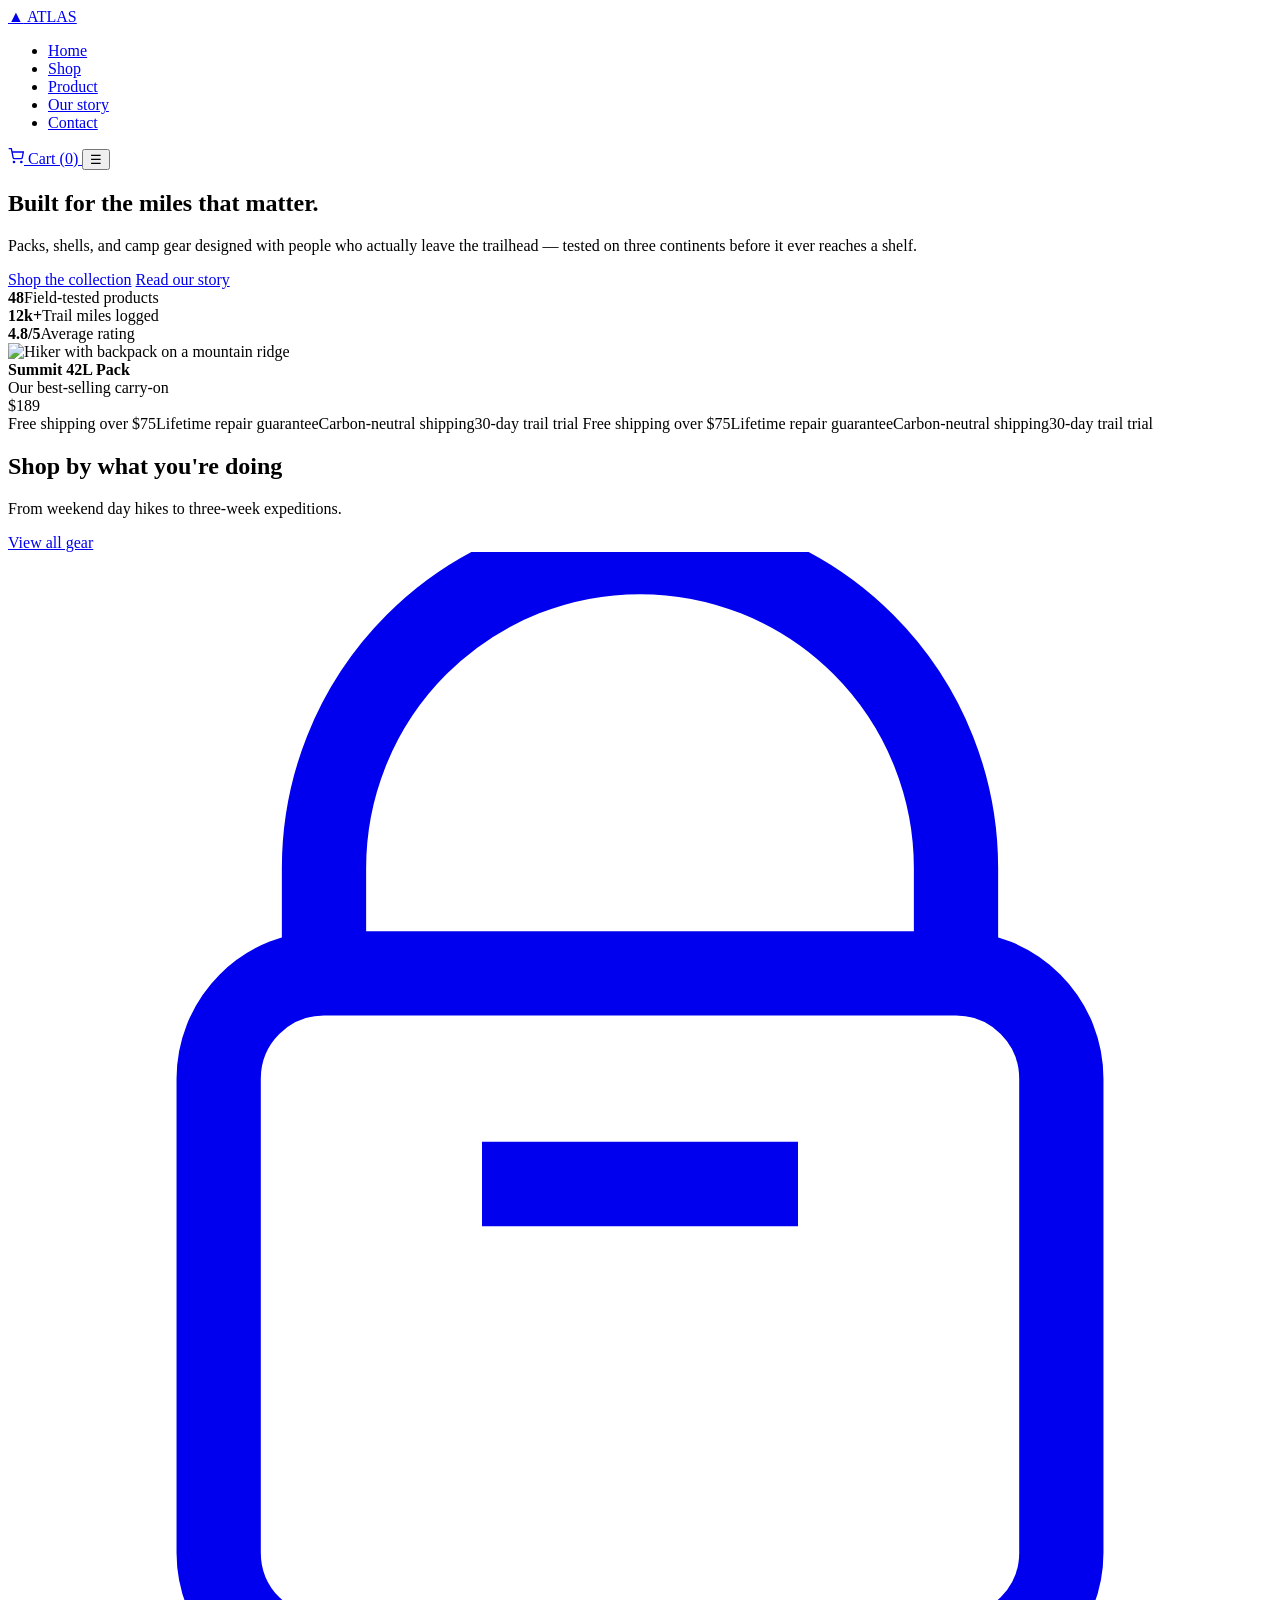
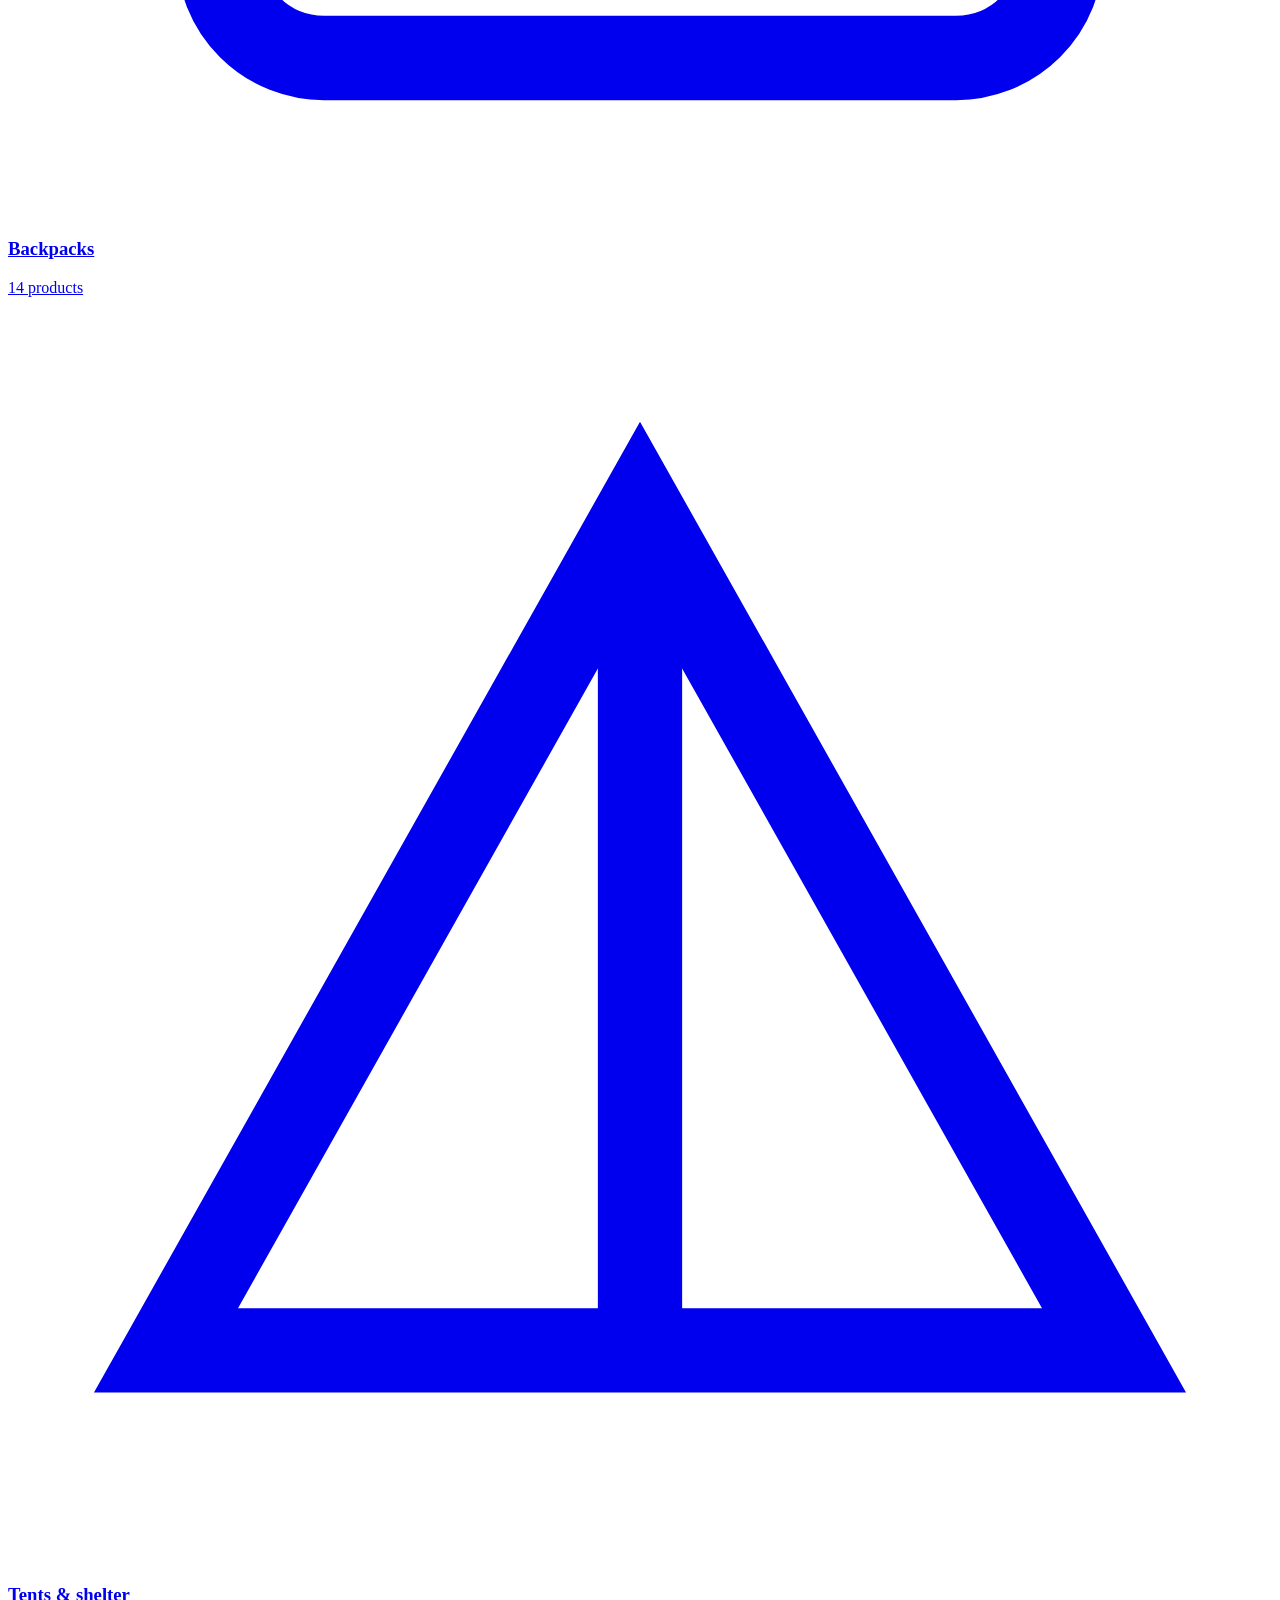
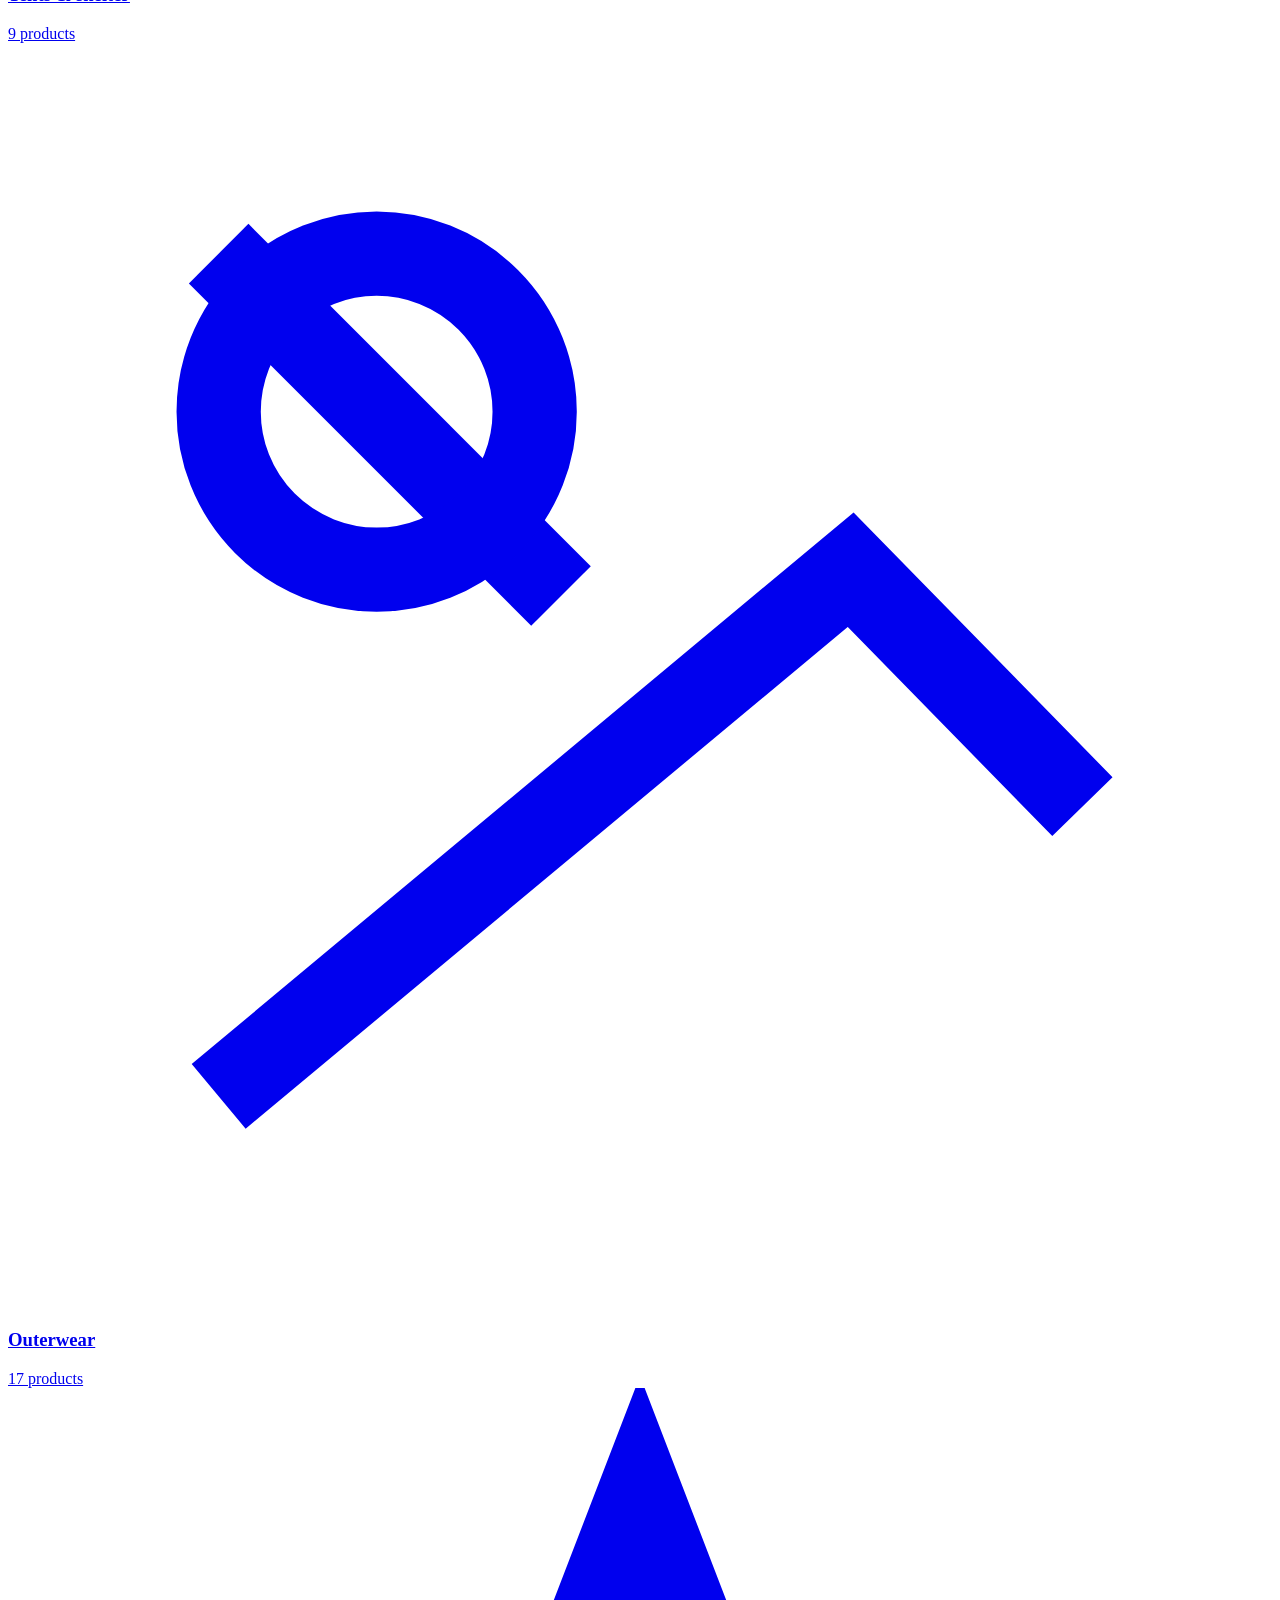
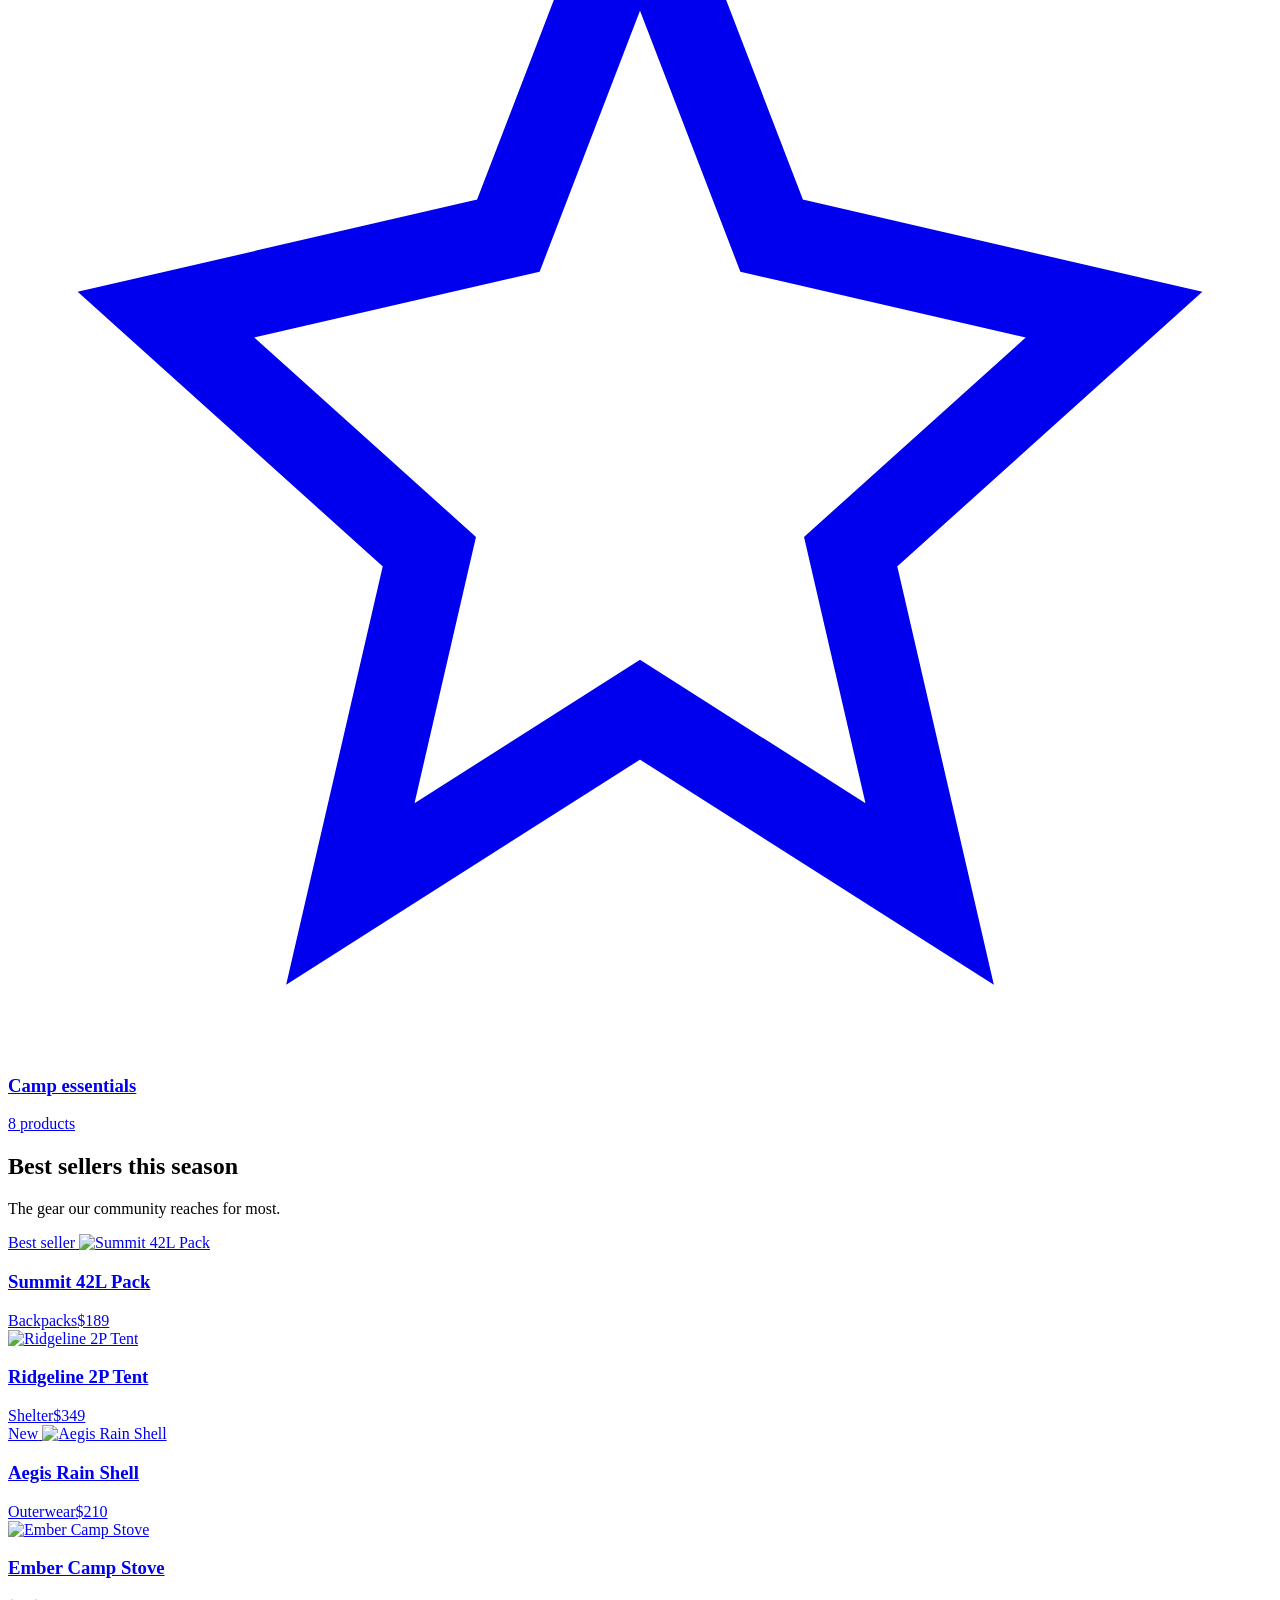
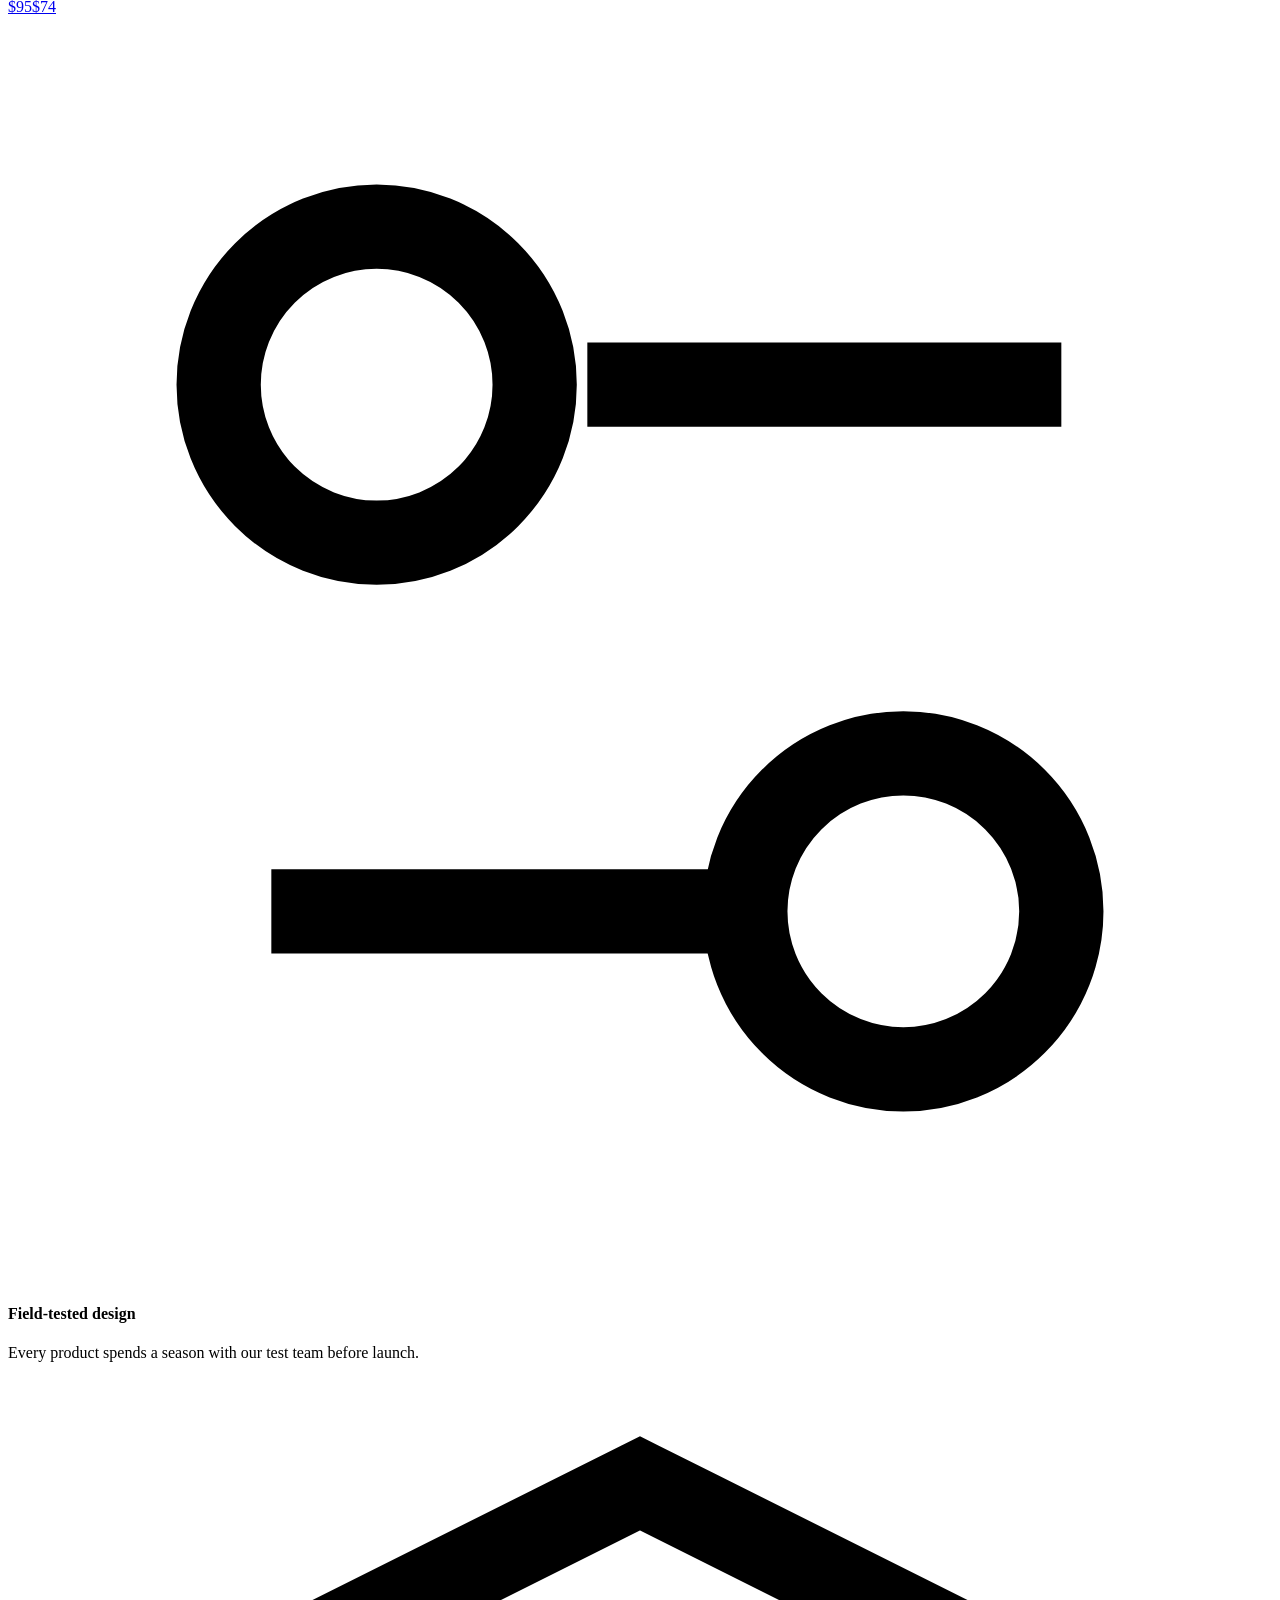
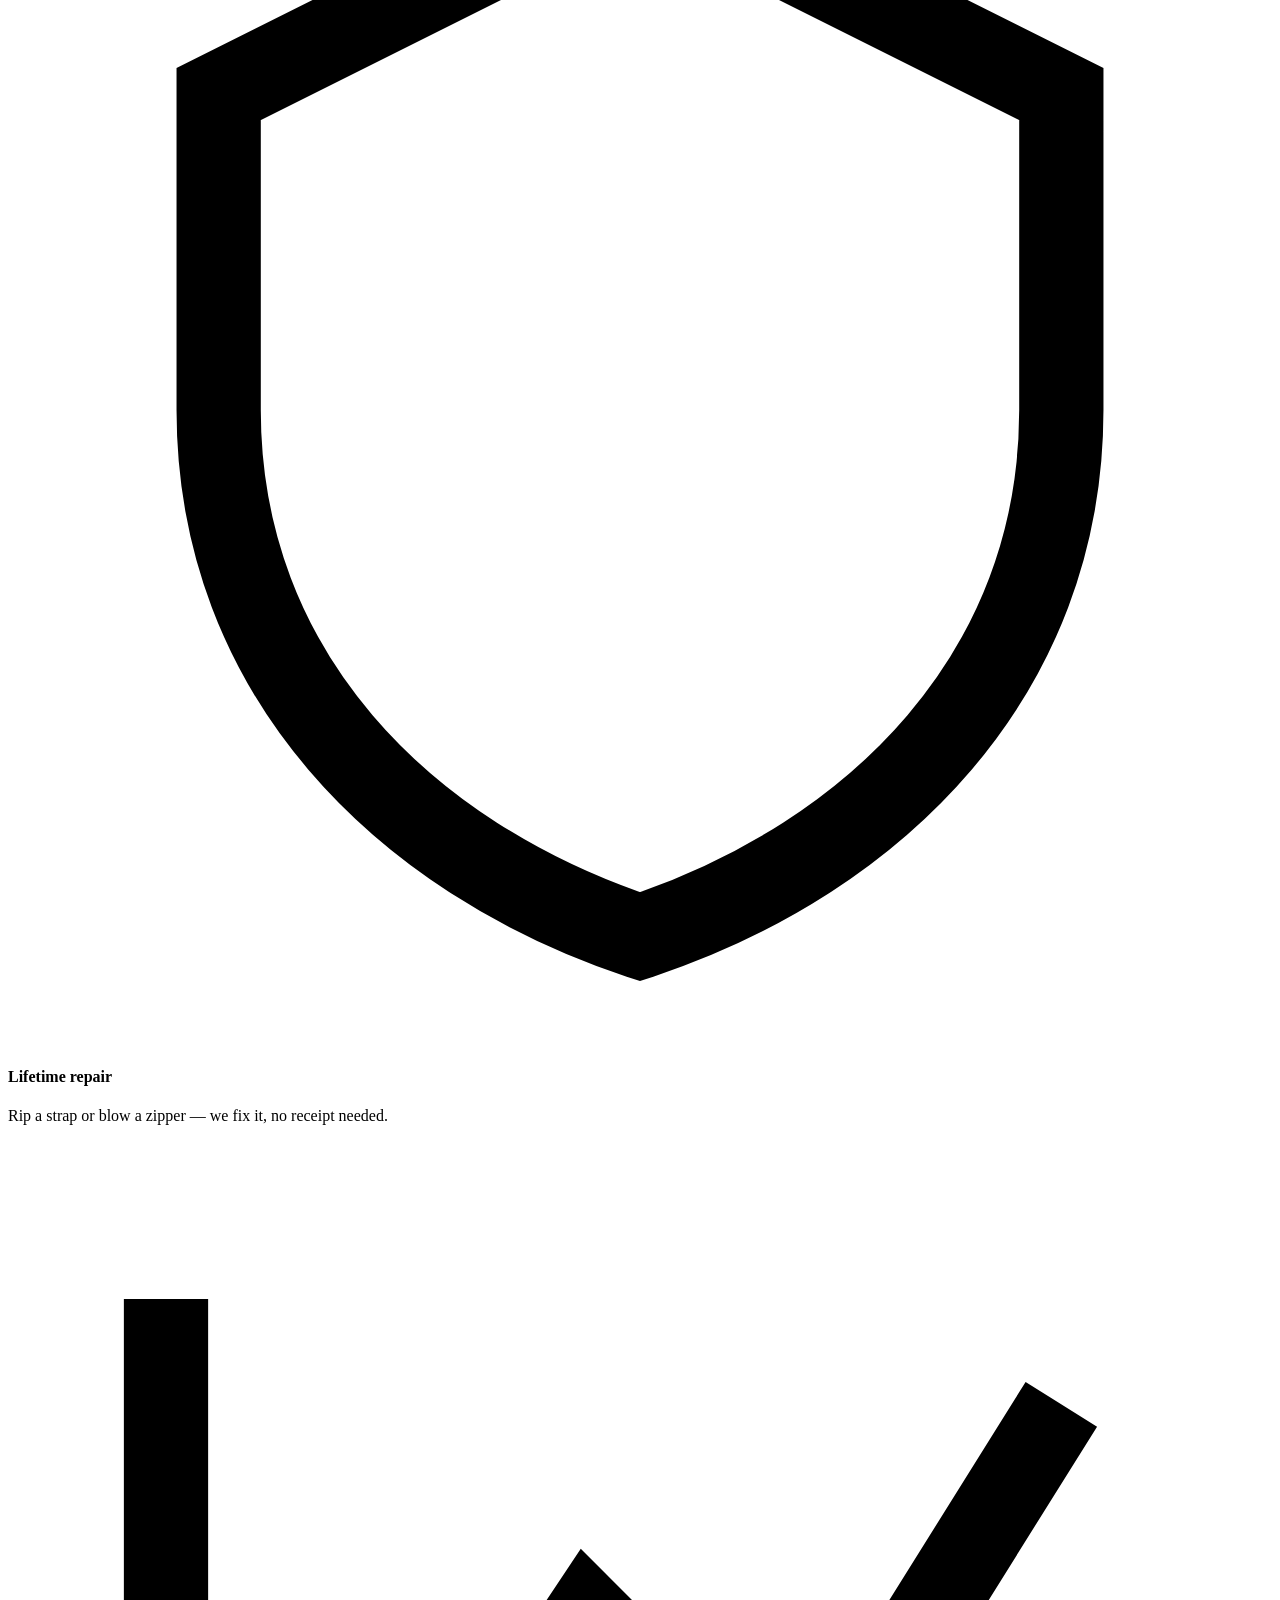
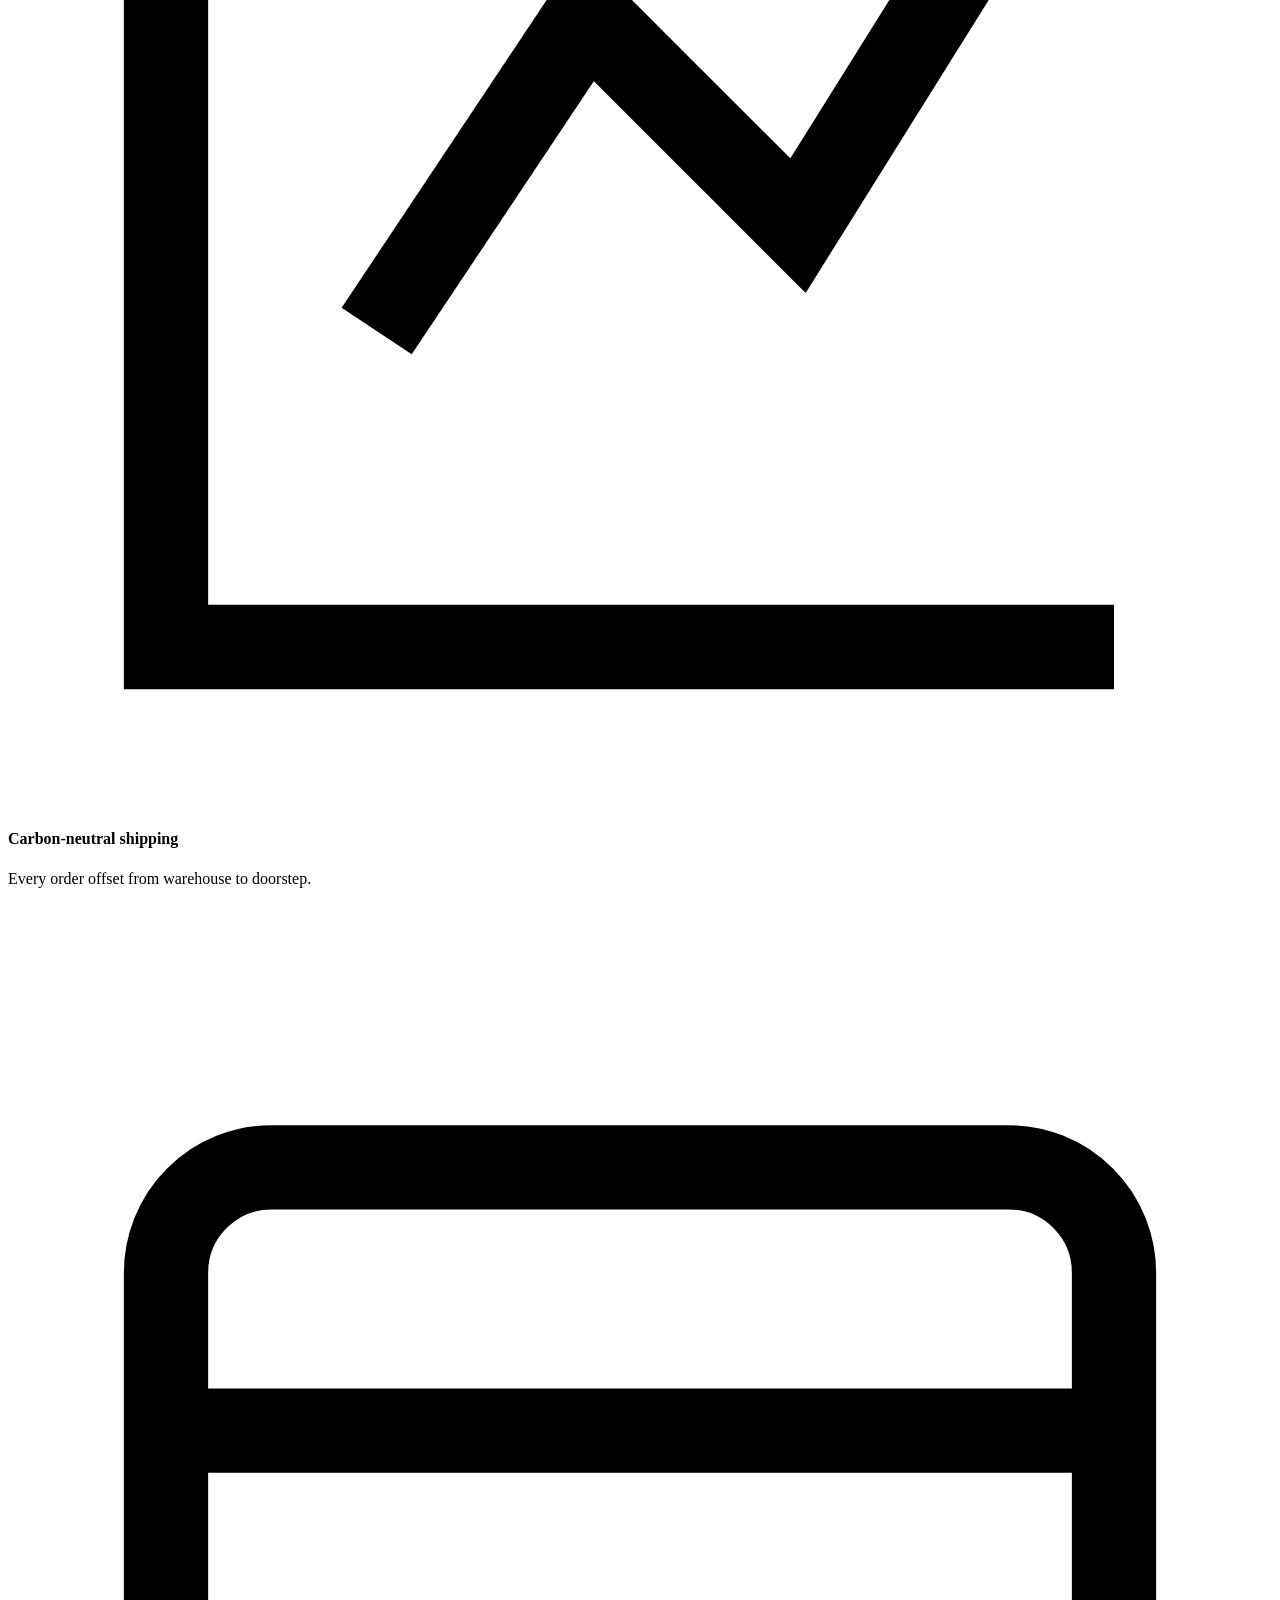
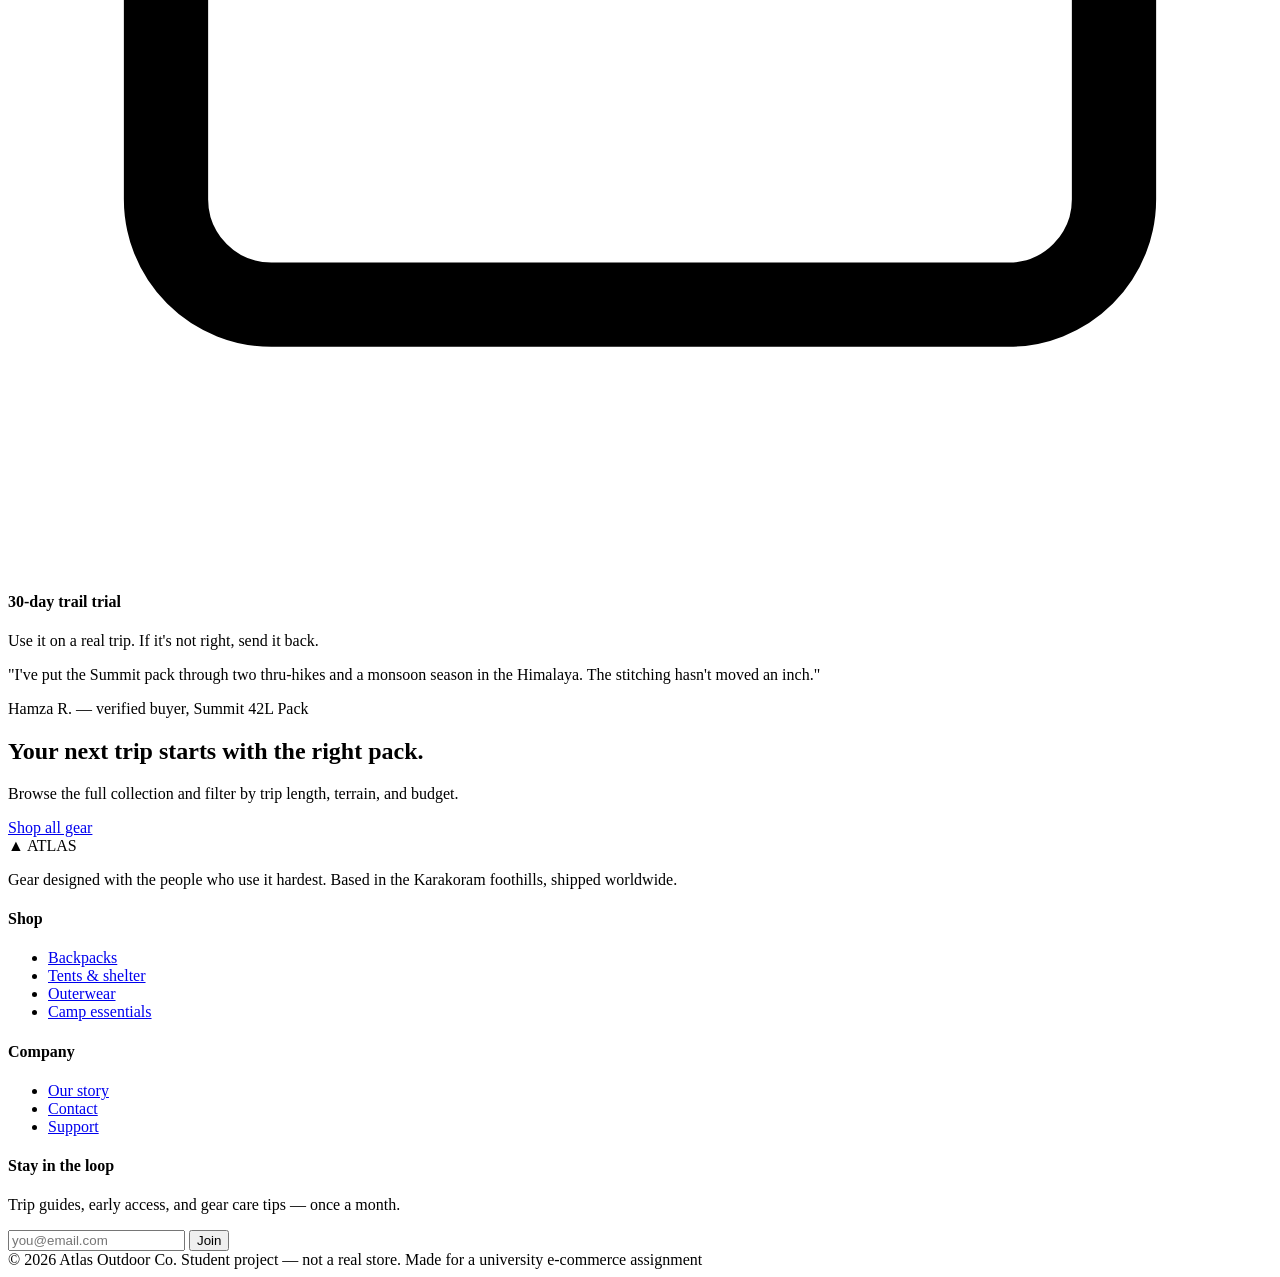
==== index.html @ 10a32d0f "Initial commit - ATLAS E-Commerce Store" ====
<!DOCTYPE html>
<html lang="en">
<head>
<meta charset="UTF-8">
<meta name="viewport" content="width=device-width, initial-scale=1.0">
<title>ATLAS — Gear built for wherever you're headed</title>
<link rel="preconnect" href="https://fonts.googleapis.com">
<link href="https://fonts.googleapis.com/css2?family=Fraunces:opsz,wght@9..144,500;9..144,600&family=Inter:wght@400;500;600;700&display=swap" rel="stylesheet">
<link rel="stylesheet" href="style.css">
</head>
<body>

<header class="site">
  <nav class="nav">
    <a href="index.html" class="logo"><span class="mark">▲</span> ATLAS</a>
    <ul class="nav-links">
      <li><a href="index.html" class="active">Home</a></li>
      <li><a href="shop.html">Shop</a></li>
      <li><a href="product.html">Product</a></li>
      <li><a href="about.html">Our story</a></li>
      <li><a href="contact.html">Contact</a></li>
    </ul>
    <div class="nav-right">
      <a href="shop.html" class="cart-btn">
        <svg width="16" height="16" viewBox="0 0 24 24" fill="none" stroke="currentColor" stroke-width="2"><circle cx="9" cy="21" r="1"/><circle cx="20" cy="21" r="1"/><path d="M1 1h4l2.68 13.39a2 2 0 0 0 2 1.61h9.72a2 2 0 0 0 2-1.61L23 6H6"/></svg>
        Cart (<span data-cart-count>0</span>)
      </a>
      <button class="nav-toggle" aria-label="Menu">☰</button>
    </div>
  </nav>
</header>

<main>
  <!-- HERO -->
  <section class="wrap hero">
    <div class="hero-copy">
      <h1>Built for the miles that matter.</h1>
      <p class="lede">Packs, shells, and camp gear designed with people who actually leave the trailhead — tested on three continents before it ever reaches a shelf.</p>
      <div class="hero-cta">
        <a href="shop.html" class="btn btn-primary">Shop the collection</a>
        <a href="about.html" class="btn btn-outline">Read our story</a>
      </div>
      <div class="hero-stats">
        <div><strong>48</strong><span>Field-tested products</span></div>
        <div><strong>12k+</strong><span>Trail miles logged</span></div>
        <div><strong>4.8/5</strong><span>Average rating</span></div>
      </div>
    </div>
    <div class="hero-art">
      <img src="https://images.pexels.com/photos/14583019/pexels-photo-14583019.jpeg?auto=compress&cs=tinysrgb&w=1200" alt="Hiker with backpack on a mountain ridge">
      <div class="hero-badge">
        <div><strong>Summit 42L Pack</strong><br><span>Our best-selling carry-on</span></div>
        <span class="price">$189</span>
      </div>
    </div>
  </section>

  <!-- MARQUEE -->
  <div class="strip">
    <div class="strip-inner">
      <span>Free shipping over $75</span><span>Lifetime repair guarantee</span><span>Carbon-neutral shipping</span><span>30-day trail trial</span>
      <span>Free shipping over $75</span><span>Lifetime repair guarantee</span><span>Carbon-neutral shipping</span><span>30-day trail trial</span>
    </div>
  </div>

  <!-- CATEGORIES -->
  <section class="wrap section">
    <div class="section-head">
      <div>
        <h2>Shop by what you're doing</h2>
        <p class="lede">From weekend day hikes to three-week expeditions.</p>
      </div>
      <a href="shop.html" class="btn btn-outline">View all gear</a>
    </div>
    <div class="cat-grid">
      <a href="shop.html" class="cat-card">
        <svg class="icon" viewBox="0 0 24 24" fill="none" stroke="currentColor" stroke-width="1.6"><path d="M6 8V6a6 6 0 0 1 12 0v2"/><rect x="4" y="8" width="16" height="13" rx="2"/><path d="M9 12h6"/></svg>
        <div><h3>Backpacks</h3><span class="count">14 products</span></div>
      </a>
      <a href="shop.html" class="cat-card">
        <svg class="icon" viewBox="0 0 24 24" fill="none" stroke="currentColor" stroke-width="1.6"><path d="M3 20l9-16 9 16z"/><path d="M12 4v16"/></svg>
        <div><h3>Tents &amp; shelter</h3><span class="count">9 products</span></div>
      </a>
      <a href="shop.html" class="cat-card">
        <svg class="icon" viewBox="0 0 24 24" fill="none" stroke="currentColor" stroke-width="1.6"><path d="M20.4 14.5L16 10 4 20"/><path d="M4 4l6.5 6.5"/><circle cx="7" cy="7" r="3"/></svg>
        <div><h3>Outerwear</h3><span class="count">17 products</span></div>
      </a>
      <a href="shop.html" class="cat-card">
        <svg class="icon" viewBox="0 0 24 24" fill="none" stroke="currentColor" stroke-width="1.6"><path d="M12 2l2.5 6.5L21 10l-5 4.5L17.5 21 12 17.5 6.5 21 8 14.5 3 10l6.5-1.5z"/></svg>
        <div><h3>Camp essentials</h3><span class="count">8 products</span></div>
      </a>
    </div>
  </section>

  <!-- FEATURED PRODUCTS -->
  <section class="wrap section" style="padding-top:0;">
    <div class="section-head">
      <div>
        <h2>Best sellers this season</h2>
        <p class="lede">The gear our community reaches for most.</p>
      </div>
    </div>
    <div class="product-grid">

      <a href="product.html" class="product-card">
        <div class="product-thumb">
          <span class="badge">Best seller</span>
          <img src="https://images.pexels.com/photos/7263850/pexels-photo-7263850.jpeg?auto=compress&cs=tinysrgb&w=800" alt="Summit 42L Pack" loading="lazy">
        </div>
        <h3>Summit 42L Pack</h3>
        <div class="product-meta"><span class="product-cat">Backpacks</span><span class="price">$189</span></div>
      </a>

      <a href="product.html" class="product-card">
        <div class="product-thumb">
          <img src="https://images.pexels.com/photos/8692427/pexels-photo-8692427.jpeg?auto=compress&cs=tinysrgb&w=800" alt="Ridgeline 2P Tent" loading="lazy">
        </div>
        <h3>Ridgeline 2P Tent</h3>
        <div class="product-meta"><span class="product-cat">Shelter</span><span class="price">$349</span></div>
      </a>

      <a href="product.html" class="product-card">
        <div class="product-thumb">
          <span class="badge">New</span>
          <img src="https://images.pexels.com/photos/2829336/pexels-photo-2829336.jpeg?auto=compress&w=800" alt="Aegis Rain Shell" loading="lazy">
        </div>
        <h3>Aegis Rain Shell</h3>
        <div class="product-meta"><span class="product-cat">Outerwear</span><span class="price">$210</span></div>
      </a>

      <a href="product.html" class="product-card">
        <div class="product-thumb">
          <img src="https://images.pexels.com/photos/10262452/pexels-photo-10262452.jpeg?auto=compress&cs=tinysrgb&w=800" alt="Ember Camp Stove" loading="lazy">
        </div>
        <h3>Ember Camp Stove</h3>
        <div class="product-meta"><span class="price"><span class="old">$95</span>$74</span></div>
      </a>

    </div>
  </section>

  <!-- TRUST STRIP -->
  <div class="wrap trust-grid">
    <div class="trust-item">
      <svg viewBox="0 0 24 24" fill="none" stroke="currentColor" stroke-width="1.6"><path d="M20 7h-9M14 17H5"/><circle cx="17" cy="17" r="3"/><circle cx="7" cy="7" r="3"/></svg>
      <div><h4>Field-tested design</h4><p>Every product spends a season with our test team before launch.</p></div>
    </div>
    <div class="trust-item">
      <svg viewBox="0 0 24 24" fill="none" stroke="currentColor" stroke-width="1.6"><path d="M12 2l8 4v6c0 5-3.5 8.5-8 10-4.5-1.5-8-5-8-10V6z"/></svg>
      <div><h4>Lifetime repair</h4><p>Rip a strap or blow a zipper — we fix it, no receipt needed.</p></div>
    </div>
    <div class="trust-item">
      <svg viewBox="0 0 24 24" fill="none" stroke="currentColor" stroke-width="1.6"><path d="M3 3v18h18"/><path d="M7 15l4-6 4 4 5-8"/></svg>
      <div><h4>Carbon-neutral shipping</h4><p>Every order offset from warehouse to doorstep.</p></div>
    </div>
    <div class="trust-item">
      <svg viewBox="0 0 24 24" fill="none" stroke="currentColor" stroke-width="1.6"><rect x="3" y="5" width="18" height="14" rx="2"/><path d="M3 10h18"/></svg>
      <div><h4>30-day trail trial</h4><p>Use it on a real trip. If it's not right, send it back.</p></div>
    </div>
  </div>

  <!-- TESTIMONIAL -->
  <section class="wrap section">
    <div class="testimonial">
      <p>"I've put the Summit pack through two thru-hikes and a monsoon season in the Himalaya. The stitching hasn't moved an inch."</p>
      <div class="who">Hamza R. — verified buyer, Summit 42L Pack</div>
    </div>
  </section>

  <!-- CTA BAND -->
  <section class="wrap">
    <div class="cta-band">
      <div>
        <h2>Your next trip starts with the right pack.</h2>
        <p>Browse the full collection and filter by trip length, terrain, and budget.</p>
      </div>
      <a href="shop.html" class="btn btn-gold">Shop all gear</a>
    </div>
  </section>
</main>

<footer class="site">
  <div class="wrap">
    <div class="footer-grid">
      <div>
        <div class="logo"><span class="mark">▲</span> ATLAS</div>
        <p>Gear designed with the people who use it hardest. Based in the Karakoram foothills, shipped worldwide.</p>
      </div>
      <div>
        <h4>Shop</h4>
        <ul>
          <li><a href="shop.html">Backpacks</a></li>
          <li><a href="shop.html">Tents &amp; shelter</a></li>
          <li><a href="shop.html">Outerwear</a></li>
          <li><a href="shop.html">Camp essentials</a></li>
        </ul>
      </div>
      <div>
        <h4>Company</h4>
        <ul>
          <li><a href="about.html">Our story</a></li>
          <li><a href="contact.html">Contact</a></li>
          <li><a href="contact.html">Support</a></li>
        </ul>
      </div>
      <div>
        <h4>Stay in the loop</h4>
        <p>Trip guides, early access, and gear care tips — once a month.</p>
        <form id="newsletter-form" class="newsletter-row">
          <input type="email" placeholder="you@email.com" required>
          <button type="submit" class="btn btn-gold">Join</button>
        </form>
      </div>
    </div>
    <div class="footer-bottom">
      <span>© 2026 Atlas Outdoor Co. Student project — not a real store.</span>
      <span>Made for a university e-commerce assignment</span>
    </div>
  </div>
</footer>

</body>
</html>
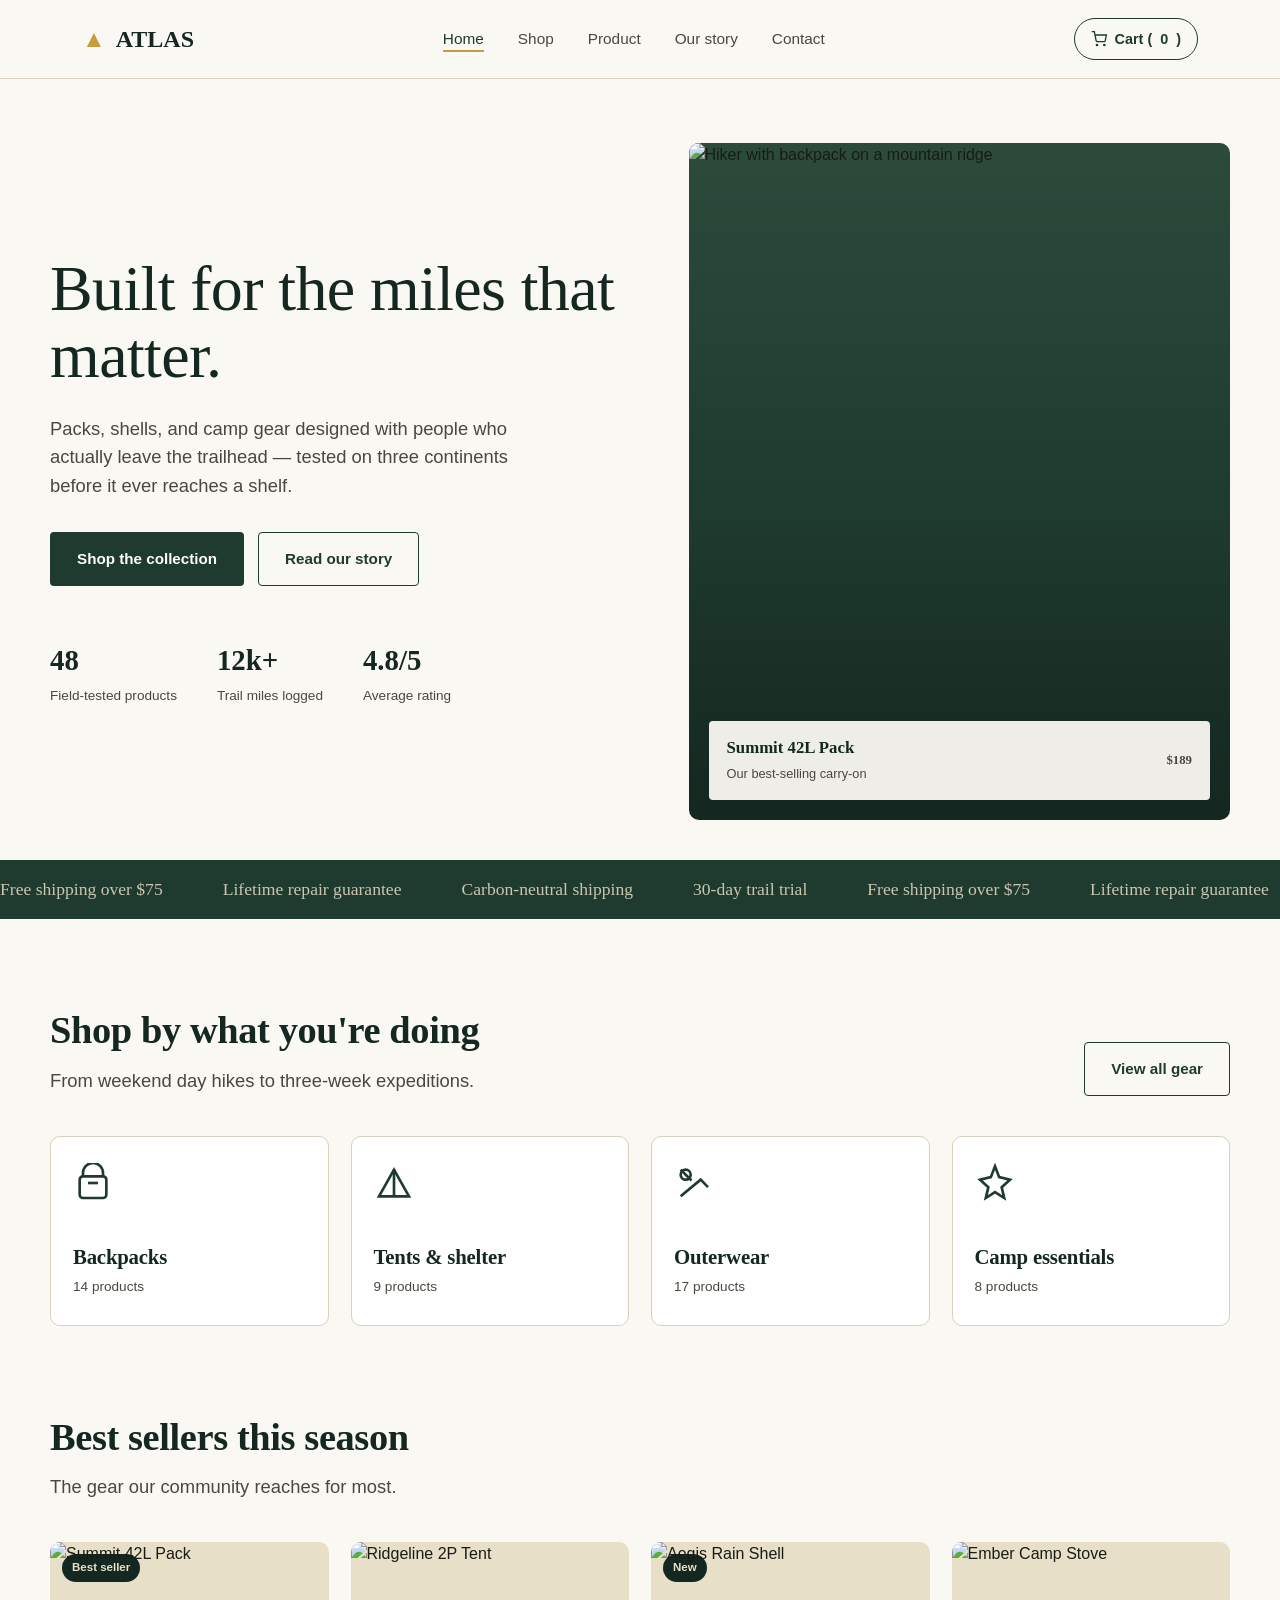
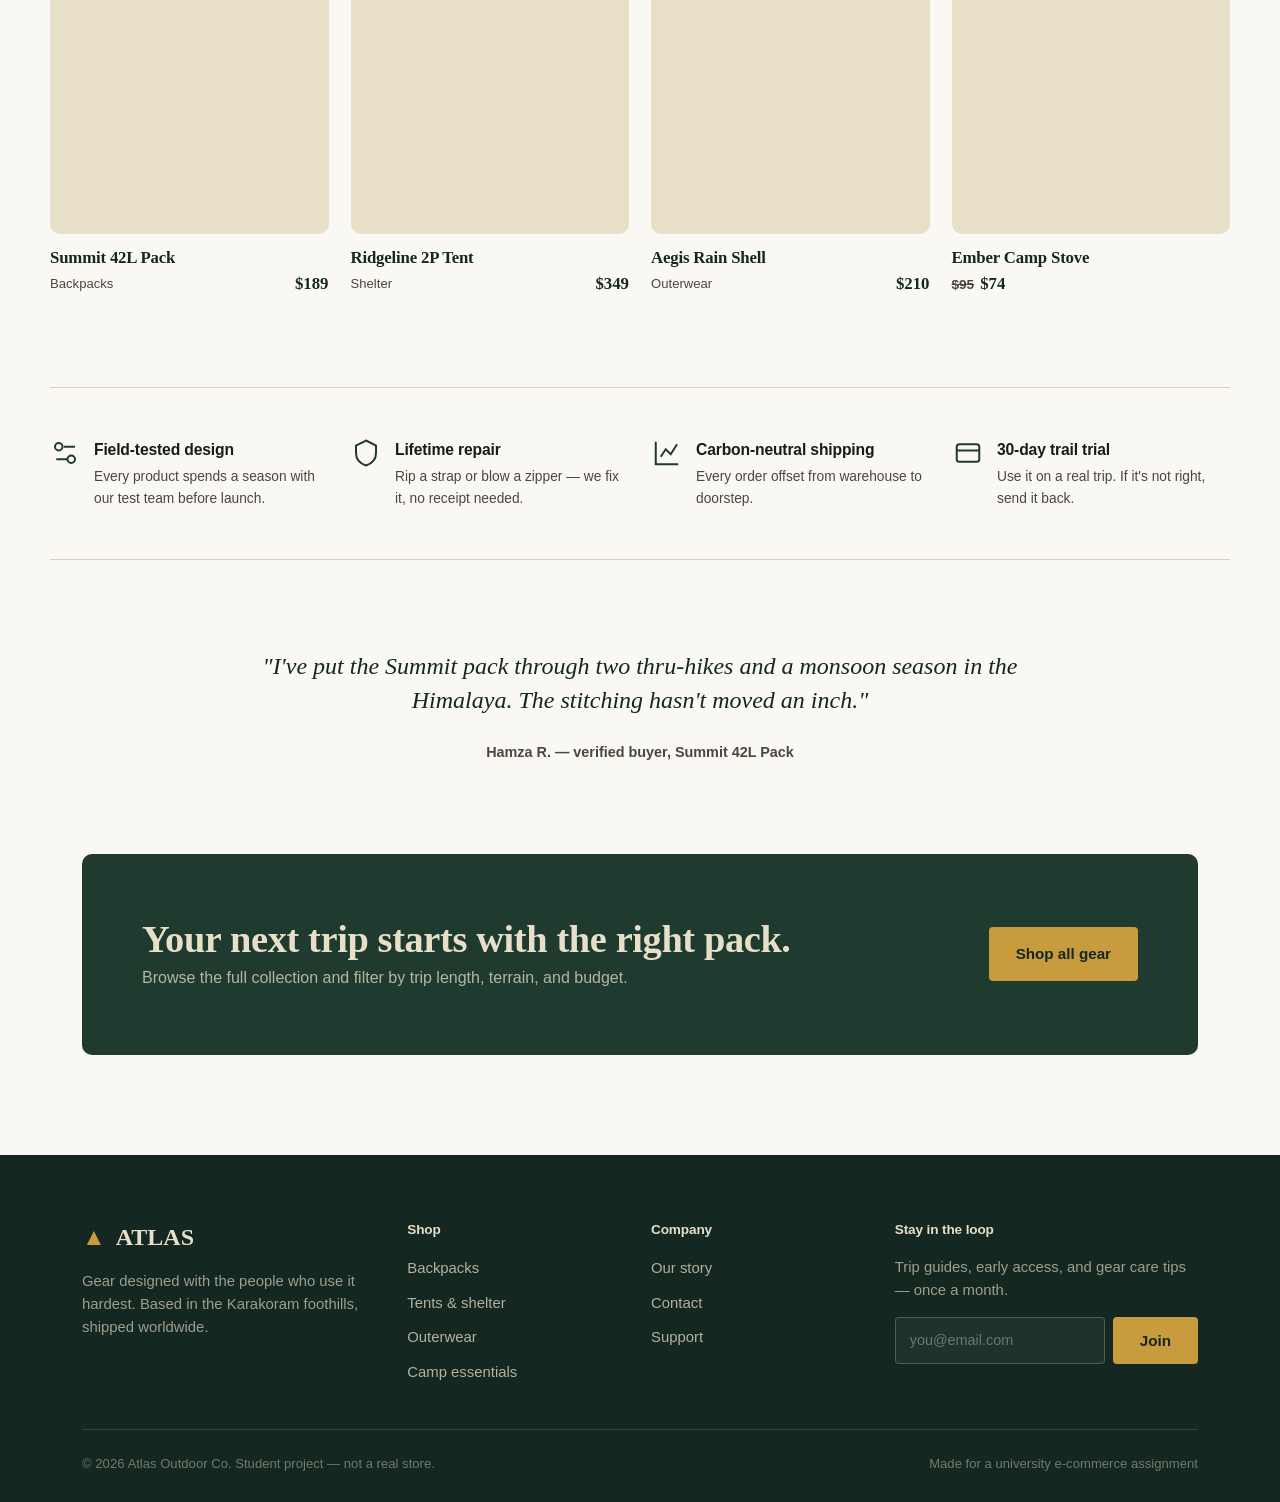
==== commit 1173ada1: "Fix CSS file path for GitHub Pages" ====
--- a/index.html
+++ b/index.html
@@ -6,7 +6,7 @@
 <title>ATLAS — Gear built for wherever you're headed</title>
 <link rel="preconnect" href="https://fonts.googleapis.com">
 <link href="https://fonts.googleapis.com/css2?family=Fraunces:opsz,wght@9..144,500;9..144,600&family=Inter:wght@400;500;600;700&display=swap" rel="stylesheet">
-<link rel="stylesheet" href="style.css">
+<link rel="stylesheet" href="Style.css">
 </head>
 <body>
 
--- a/Style.css
+++ b/Style.css
@@ -0,0 +1,441 @@
+/* ============================================
+   ATLAS — Outdoor & Travel Gear
+   Design tokens
+   ============================================ */
+:root {
+  --forest: #1F3A2E;
+  --forest-dark: #142720;
+  --sand: #E8DFC8;
+  --paper: #FAF8F3;
+  --ink: #1A1A17;
+  --ink-soft: #4A473E;
+  --gold: #C89B3C;
+  --gold-dark: #A87F2C;
+  --line: #D8D0BB;
+  --white: #FFFFFF;
+
+  --font-display: "Fraunces", Georgia, serif;
+  --font-body: "Inter", -apple-system, sans-serif;
+
+  --radius-s: 4px;
+  --radius-m: 10px;
+  --container: 1180px;
+}
+
+* { box-sizing: border-box; }
+
+html { scroll-behavior: smooth; }
+
+body {
+  margin: 0;
+  font-family: var(--font-body);
+  color: var(--ink);
+  background: var(--paper);
+  line-height: 1.55;
+  -webkit-font-smoothing: antialiased;
+}
+
+img, svg { max-width: 100%; display: block; }
+
+a { color: inherit; text-decoration: none; }
+
+.wrap {
+  max-width: var(--container);
+  margin: 0 auto;
+  padding: 0 32px;
+}
+
+h1, h2, h3, h4 {
+  font-family: var(--font-display);
+  font-weight: 600;
+  color: var(--forest-dark);
+  margin: 0 0 0.4em;
+  letter-spacing: -0.01em;
+}
+
+h1 { font-size: clamp(2.6rem, 5vw, 4.4rem); line-height: 1.04; font-weight: 500; }
+h2 { font-size: clamp(1.9rem, 3vw, 2.6rem); line-height: 1.1; }
+h3 { font-size: 1.3rem; line-height: 1.25; }
+
+p { margin: 0 0 1em; color: var(--ink-soft); }
+
+.lede {
+  font-size: 1.15rem;
+  max-width: 46ch;
+  color: var(--ink-soft);
+}
+
+/* ---------- Buttons ---------- */
+.btn {
+  display: inline-flex;
+  align-items: center;
+  gap: 8px;
+  padding: 14px 26px;
+  border-radius: var(--radius-s);
+  font-family: var(--font-body);
+  font-weight: 600;
+  font-size: 0.95rem;
+  cursor: pointer;
+  border: 1px solid transparent;
+  transition: transform 0.15s ease, background 0.2s ease, color 0.2s ease;
+}
+.btn:hover { transform: translateY(-1px); }
+.btn-primary { background: var(--forest); color: var(--white); }
+.btn-primary:hover { background: var(--forest-dark); }
+.btn-gold { background: var(--gold); color: var(--forest-dark); }
+.btn-gold:hover { background: var(--gold-dark); }
+.btn-outline { background: transparent; color: var(--forest); border-color: var(--forest); }
+.btn-outline:hover { background: var(--forest); color: var(--white); }
+.btn-outline.on-dark { color: var(--sand); border-color: rgba(232,223,200,0.5); }
+.btn-outline.on-dark:hover { background: var(--sand); color: var(--forest-dark); }
+.btn-block { width: 100%; justify-content: center; }
+.btn:focus-visible, a:focus-visible, input:focus-visible, textarea:focus-visible, select:focus-visible {
+  outline: 2px solid var(--gold);
+  outline-offset: 2px;
+}
+
+/* ---------- Header ---------- */
+header.site {
+  position: sticky;
+  top: 0;
+  z-index: 50;
+  background: rgba(250, 248, 243, 0.92);
+  backdrop-filter: blur(8px);
+  border-bottom: 1px solid var(--line);
+}
+.nav {
+  display: flex;
+  align-items: center;
+  justify-content: space-between;
+  padding: 18px 32px;
+  max-width: var(--container);
+  margin: 0 auto;
+}
+.logo {
+  font-family: var(--font-display);
+  font-size: 1.5rem;
+  font-weight: 600;
+  color: var(--forest-dark);
+  display: flex;
+  align-items: center;
+  gap: 10px;
+}
+.logo .mark { color: var(--gold); }
+.nav-links {
+  display: flex;
+  gap: 34px;
+  list-style: none;
+  padding: 0;
+  margin: 0;
+  font-size: 0.96rem;
+  font-weight: 500;
+}
+.nav-links a { color: var(--ink-soft); transition: color 0.15s ease; padding-bottom: 3px; border-bottom: 2px solid transparent; }
+.nav-links a:hover, .nav-links a.active { color: var(--forest); border-bottom-color: var(--gold); }
+.nav-right { display: flex; align-items: center; gap: 20px; }
+.cart-btn {
+  display: flex; align-items: center; gap: 8px;
+  font-weight: 600; font-size: 0.9rem;
+  padding: 9px 16px; border: 1px solid var(--forest); border-radius: 999px;
+  color: var(--forest);
+}
+.nav-toggle { display: none; }
+
+/* ---------- Footer ---------- */
+footer.site {
+  background: var(--forest-dark);
+  color: var(--sand);
+  padding: 64px 0 28px;
+  margin-top: 100px;
+}
+.footer-grid {
+  display: grid;
+  grid-template-columns: 1.4fr 1fr 1fr 1.2fr;
+  gap: 40px;
+  padding-bottom: 44px;
+  border-bottom: 1px solid rgba(232,223,200,0.15);
+}
+footer.site h4 { color: var(--sand); font-family: var(--font-body); font-size: 0.85rem; font-weight: 700; margin-bottom: 16px; }
+footer.site .logo { color: var(--sand); margin-bottom: 14px; }
+footer.site p { color: rgba(232,223,200,0.65); font-size: 0.93rem; }
+footer.site ul { list-style: none; padding: 0; margin: 0; display: flex; flex-direction: column; gap: 10px; }
+footer.site ul a { color: rgba(232,223,200,0.75); font-size: 0.93rem; }
+footer.site ul a:hover { color: var(--gold); }
+.footer-bottom {
+  display: flex; justify-content: space-between; align-items: center;
+  padding-top: 24px; font-size: 0.82rem; color: rgba(232,223,200,0.45);
+}
+.newsletter-row { display: flex; gap: 8px; margin-top: 8px; }
+.newsletter-row input {
+  flex: 1; padding: 11px 14px; border-radius: var(--radius-s);
+  border: 1px solid rgba(232,223,200,0.25); background: rgba(255,255,255,0.05); color: var(--sand);
+  font-family: var(--font-body); font-size: 0.9rem;
+}
+.newsletter-row input::placeholder { color: rgba(232,223,200,0.4); }
+
+/* ---------- Utility ---------- */
+.eyebrow-plain { color: var(--gold-dark); font-weight: 600; font-size: 0.95rem; margin-bottom: 10px; display: block; }
+.section { padding: 90px 0; }
+.section-tight { padding: 60px 0; }
+.center { text-align: center; margin-left: auto; margin-right: auto; }
+.divider { height: 1px; background: var(--line); border: none; margin: 0; }
+.tag {
+  display: inline-block; font-size: 0.78rem; font-weight: 700;
+  background: var(--sand); color: var(--forest-dark); padding: 4px 10px; border-radius: 999px;
+}
+.toast {
+  position: fixed; bottom: 28px; left: 50%; transform: translate(-50%, 20px);
+  background: var(--forest-dark); color: var(--sand); padding: 14px 24px; border-radius: var(--radius-s);
+  font-size: 0.92rem; font-weight: 500; opacity: 0; pointer-events: none;
+  transition: opacity 0.25s ease, transform 0.25s ease; z-index: 200; box-shadow: 0 10px 30px rgba(0,0,0,0.2);
+}
+.toast.show { opacity: 1; transform: translate(-50%, 0); pointer-events: auto; }
+
+/* ---------- Responsive ---------- */
+@media (max-width: 860px) {
+  .nav-links { display: none; }
+  .footer-grid { grid-template-columns: 1fr 1fr; }
+  .nav-toggle { display: block; background: none; border: none; font-size: 1.4rem; color: var(--forest); cursor: pointer; }
+}
+@media (max-width: 600px) {
+  .wrap { padding: 0 20px; }
+  .footer-grid { grid-template-columns: 1fr; }
+  .footer-bottom { flex-direction: column; gap: 10px; align-items: flex-start; }
+}
+
+@media (prefers-reduced-motion: reduce) {
+  * { animation: none !important; transition: none !important; scroll-behavior: auto !important; }
+}
+
+/* ============================================
+   HOME — Hero
+   ============================================ */
+.hero {
+  display: grid;
+  grid-template-columns: 1.05fr 0.95fr;
+  align-items: center;
+  gap: 40px;
+  padding: 64px 0 40px;
+}
+.hero-copy .lede { margin-bottom: 32px; }
+.hero-cta { display: flex; gap: 14px; align-items: center; flex-wrap: wrap; }
+.hero-stats { display: flex; gap: 40px; margin-top: 52px; }
+.hero-stats div strong { display: block; font-family: var(--font-display); font-size: 1.8rem; color: var(--forest-dark); }
+.hero-stats div span { font-size: 0.85rem; color: var(--ink-soft); }
+.hero-art {
+  position: relative;
+  aspect-ratio: 4/5;
+  border-radius: var(--radius-m);
+  overflow: hidden;
+  background: linear-gradient(180deg, #2C4B3B 0%, var(--forest) 55%, var(--forest-dark) 100%);
+}
+.hero-art svg, .hero-art img { position: absolute; inset: 0; width: 100%; height: 100%; object-fit: cover; }
+.hero-badge {
+  position: absolute; bottom: 20px; left: 20px; right: 20px;
+  background: rgba(250,248,243,0.95); border-radius: var(--radius-s);
+  padding: 14px 18px; display: flex; justify-content: space-between; align-items: center;
+}
+.hero-badge strong { font-family: var(--font-display); font-size: 1.05rem; color: var(--forest-dark); }
+.hero-badge span { font-size: 0.8rem; color: var(--ink-soft); }
+
+@media (max-width: 860px) {
+  .hero { grid-template-columns: 1fr; padding-top: 30px; }
+  .hero-art { order: -1; aspect-ratio: 16/10; }
+}
+
+/* ---------- Marquee strip ---------- */
+.strip {
+  background: var(--forest);
+  color: var(--sand);
+  padding: 16px 0;
+  overflow: hidden;
+  white-space: nowrap;
+}
+.strip-inner { display: inline-flex; gap: 60px; animation: scroll-left 28s linear infinite; font-family: var(--font-display); font-size: 1.1rem; }
+.strip-inner span { opacity: 0.85; }
+@keyframes scroll-left { from { transform: translateX(0); } to { transform: translateX(-50%); } }
+
+/* ---------- Category cards ---------- */
+.cat-grid { display: grid; grid-template-columns: repeat(4, 1fr); gap: 22px; }
+.cat-card {
+  border-radius: var(--radius-m);
+  padding: 26px 22px;
+  min-height: 190px;
+  display: flex; flex-direction: column; justify-content: space-between;
+  border: 1px solid var(--line);
+  background: var(--white);
+  transition: border-color 0.2s ease, transform 0.2s ease;
+}
+.cat-card:hover { border-color: var(--gold); transform: translateY(-3px); }
+.cat-card .icon { width: 40px; height: 40px; color: var(--forest); }
+.cat-card h3 { margin-bottom: 4px; }
+.cat-card span.count { font-size: 0.85rem; color: var(--ink-soft); }
+
+@media (max-width: 860px) { .cat-grid { grid-template-columns: 1fr 1fr; } }
+@media (max-width: 560px) { .cat-grid { grid-template-columns: 1fr; } }
+
+/* ---------- Section headers ---------- */
+.section-head {
+  display: flex; justify-content: space-between; align-items: flex-end;
+  margin-bottom: 40px; gap: 24px;
+}
+.section-head p { margin: 0; }
+
+/* ============================================
+   PRODUCT GRID (shop page + featured)
+   ============================================ */
+.product-grid { display: grid; grid-template-columns: repeat(4, 1fr); gap: 26px 22px; }
+.product-card { display: block; }
+.product-thumb {
+  position: relative;
+  aspect-ratio: 1/1.05;
+  border-radius: var(--radius-m);
+  overflow: hidden;
+  background: var(--sand);
+  margin-bottom: 14px;
+}
+.product-thumb svg, .product-thumb img { position: absolute; inset: 0; width: 100%; height: 100%; object-fit: cover; }
+.product-thumb .badge {
+  position: absolute; top: 12px; left: 12px;
+  background: var(--forest-dark); color: var(--sand);
+  font-size: 0.72rem; font-weight: 700; padding: 5px 10px; border-radius: 999px;
+}
+.product-card h3 { font-size: 1.05rem; margin-bottom: 2px; }
+.product-meta { display: flex; justify-content: space-between; align-items: center; }
+.product-cat { font-size: 0.82rem; color: var(--ink-soft); }
+.price { font-family: var(--font-display); font-weight: 600; color: var(--forest-dark); font-size: 1.05rem; }
+.price .old { color: var(--ink-soft); font-family: var(--font-body); font-size: 0.85rem; text-decoration: line-through; margin-right: 6px; }
+
+@media (max-width: 960px) { .product-grid { grid-template-columns: 1fr 1fr; } }
+@media (max-width: 560px) { .product-grid { grid-template-columns: 1fr; } }
+
+/* ---------- Shop page: filter bar ---------- */
+.shop-head { padding: 56px 0 30px; border-bottom: 1px solid var(--line); }
+.filter-bar {
+  display: flex; justify-content: space-between; align-items: center;
+  padding: 22px 0; flex-wrap: wrap; gap: 16px;
+}
+.filter-pills { display: flex; gap: 10px; flex-wrap: wrap; }
+.pill {
+  padding: 8px 16px; border-radius: 999px; border: 1px solid var(--line);
+  font-size: 0.88rem; font-weight: 500; cursor: pointer; background: var(--white); color: var(--ink-soft);
+  transition: all 0.15s ease;
+}
+.pill.active, .pill:hover { border-color: var(--forest); color: var(--forest); background: var(--sand); }
+.sort-select {
+  padding: 9px 14px; border-radius: var(--radius-s); border: 1px solid var(--line);
+  background: var(--white); font-family: var(--font-body); font-size: 0.88rem; color: var(--ink-soft);
+}
+
+/* ============================================
+   PRODUCT DETAIL
+   ============================================ */
+.pd-grid { display: grid; grid-template-columns: 1fr 1fr; gap: 60px; padding: 48px 0 90px; align-items: flex-start; }
+.pd-gallery-main { aspect-ratio: 1/1; border-radius: var(--radius-m); overflow: hidden; background: var(--sand); margin-bottom: 14px; position: relative; }
+.pd-gallery-main svg, .pd-gallery-main img { position: absolute; inset: 0; width: 100%; height: 100%; object-fit: cover; }
+.pd-thumbs { display: flex; gap: 10px; }
+.pd-thumbs .t { width: 74px; height: 74px; border-radius: var(--radius-s); background: var(--sand); border: 2px solid transparent; cursor: pointer; overflow: hidden; position: relative; }
+.pd-thumbs .t.active { border-color: var(--forest); }
+.pd-thumbs .t svg, .pd-thumbs .t img { position: absolute; inset: 0; width: 100%; height: 100%; object-fit: cover; }
+.pd-info .tag { margin-bottom: 14px; }
+.pd-price { font-family: var(--font-display); font-size: 1.9rem; color: var(--forest-dark); margin-bottom: 18px; }
+.pd-rating { display: flex; align-items: center; gap: 8px; margin-bottom: 22px; font-size: 0.9rem; color: var(--ink-soft); }
+.pd-rating .stars { color: var(--gold); letter-spacing: 2px; }
+.pd-options { margin: 26px 0; }
+.opt-label { font-weight: 600; font-size: 0.9rem; margin-bottom: 10px; display: flex; justify-content: space-between; }
+.swatches { display: flex; gap: 10px; }
+.swatch {
+  width: 40px; height: 40px; border-radius: 50%; cursor: pointer;
+  border: 2px solid transparent; box-shadow: inset 0 0 0 1px rgba(0,0,0,0.08);
+}
+.swatch.active { border-color: var(--forest); }
+.size-row { display: flex; gap: 10px; flex-wrap: wrap; }
+.size-btn {
+  min-width: 48px; padding: 10px 14px; text-align: center; border-radius: var(--radius-s);
+  border: 1px solid var(--line); font-size: 0.88rem; font-weight: 600; color: var(--ink-soft); cursor: pointer; background: var(--white);
+}
+.size-btn.active, .size-btn:hover { border-color: var(--forest); color: var(--forest); }
+.qty-row { display: flex; align-items: center; gap: 14px; margin: 26px 0; }
+.qty-control { display: flex; align-items: center; border: 1px solid var(--line); border-radius: var(--radius-s); }
+.qty-control button { border: none; background: none; width: 38px; height: 40px; font-size: 1.1rem; cursor: pointer; color: var(--forest); }
+.qty-control span { width: 34px; text-align: center; font-weight: 600; }
+.pd-actions { display: flex; gap: 12px; margin-bottom: 30px; }
+.pd-feat { list-style: none; padding: 0; margin: 0; display: flex; flex-direction: column; gap: 10px; }
+.pd-feat li { display: flex; gap: 10px; font-size: 0.92rem; color: var(--ink-soft); align-items: flex-start; }
+.pd-feat li svg { width: 18px; height: 18px; flex-shrink: 0; margin-top: 2px; color: var(--forest); }
+.pd-tabs { display: flex; gap: 28px; border-bottom: 1px solid var(--line); margin: 40px 0 22px; }
+.pd-tabs button { background: none; border: none; padding: 12px 0; font-family: var(--font-body); font-weight: 600; font-size: 0.95rem; color: var(--ink-soft); cursor: pointer; border-bottom: 2px solid transparent; }
+.pd-tabs button.active { color: var(--forest); border-color: var(--gold); }
+
+@media (max-width: 860px) { .pd-grid { grid-template-columns: 1fr; gap: 30px; padding-top: 30px; } }
+
+/* ============================================
+   ABOUT PAGE
+   ============================================ */
+.about-hero { padding: 60px 0 20px; }
+.about-hero .lede { max-width: 60ch; }
+.split { display: grid; grid-template-columns: 1fr 1fr; gap: 60px; align-items: center; }
+.split.rev .split-art { order: 2; }
+.split-art { aspect-ratio: 4/3; border-radius: var(--radius-m); overflow: hidden; background: var(--sand); position: relative; }
+.split-art svg, .split-art img { position: absolute; inset: 0; width: 100%; height: 100%; object-fit: cover; }
+.value-grid { display: grid; grid-template-columns: repeat(3, 1fr); gap: 28px; }
+.value-card { padding: 30px 26px; border: 1px solid var(--line); border-radius: var(--radius-m); background: var(--white); }
+.value-card .num { font-family: var(--font-display); font-size: 1.2rem; color: var(--gold-dark); margin-bottom: 14px; }
+.timeline { display: flex; flex-direction: column; gap: 0; }
+.timeline-row { display: grid; grid-template-columns: 120px 1fr; gap: 30px; padding: 26px 0; border-top: 1px solid var(--line); }
+.timeline-row:last-child { border-bottom: 1px solid var(--line); }
+.timeline-row .yr { font-family: var(--font-display); font-size: 1.3rem; color: var(--forest-dark); }
+
+@media (max-width: 860px) {
+  .split, .split.rev .split-art { grid-template-columns: 1fr; order: initial; }
+  .value-grid { grid-template-columns: 1fr; }
+  .timeline-row { grid-template-columns: 1fr; gap: 6px; }
+}
+
+/* ============================================
+   CONTACT PAGE
+   ============================================ */
+.contact-grid { display: grid; grid-template-columns: 1fr 1fr; gap: 70px; padding: 56px 0 100px; }
+.field { margin-bottom: 20px; }
+.field label { display: block; font-weight: 600; font-size: 0.88rem; margin-bottom: 8px; color: var(--ink); }
+.field input, .field textarea, .field select {
+  width: 100%; padding: 13px 15px; border: 1px solid var(--line); border-radius: var(--radius-s);
+  font-family: var(--font-body); font-size: 0.95rem; background: var(--white); color: var(--ink);
+}
+.field textarea { resize: vertical; min-height: 130px; }
+.field-row { display: grid; grid-template-columns: 1fr 1fr; gap: 16px; }
+.contact-info-card { background: var(--forest); color: var(--sand); border-radius: var(--radius-m); padding: 40px 34px; }
+.contact-info-card h3 { color: var(--sand); }
+.contact-info-item { display: flex; gap: 14px; padding: 18px 0; border-top: 1px solid rgba(232,223,200,0.15); }
+.contact-info-item:first-of-type { border-top: none; margin-top: 8px; }
+.contact-info-item svg { width: 22px; height: 22px; flex-shrink: 0; color: var(--gold); }
+.contact-info-item strong { display: block; font-size: 0.95rem; margin-bottom: 2px; color: var(--sand); }
+.contact-info-item span { font-size: 0.88rem; color: rgba(232,223,200,0.7); }
+.faq-item { border-bottom: 1px solid var(--line); padding: 20px 0; }
+.faq-item summary { cursor: pointer; font-weight: 600; font-size: 1rem; color: var(--forest-dark); list-style: none; display: flex; justify-content: space-between; align-items: center; }
+.faq-item summary::-webkit-details-marker { display: none; }
+.faq-item summary::after { content: '+'; font-size: 1.4rem; color: var(--gold-dark); font-weight: 400; }
+.faq-item[open] summary::after { content: '\2212'; }
+.faq-item p { margin-top: 12px; }
+
+@media (max-width: 860px) { .contact-grid { grid-template-columns: 1fr; gap: 40px; padding-top: 30px; } .field-row { grid-template-columns: 1fr; } }
+
+/* ---------- Trust strip (home) ---------- */
+.trust-grid { display: grid; grid-template-columns: repeat(4, 1fr); gap: 24px; padding: 50px 0; border-top: 1px solid var(--line); border-bottom: 1px solid var(--line); }
+.trust-item { display: flex; gap: 14px; align-items: flex-start; }
+.trust-item svg { width: 30px; height: 30px; color: var(--forest); flex-shrink: 0; }
+.trust-item h4 { font-family: var(--font-body); font-size: 0.98rem; margin-bottom: 4px; color: var(--ink); }
+.trust-item p { font-size: 0.86rem; margin: 0; }
+@media (max-width: 860px) { .trust-grid { grid-template-columns: 1fr 1fr; } }
+@media (max-width: 560px) { .trust-grid { grid-template-columns: 1fr; } }
+
+/* ---------- Testimonial ---------- */
+.testimonial { max-width: 760px; margin: 0 auto; text-align: center; }
+.testimonial p { font-family: var(--font-display); font-size: 1.5rem; color: var(--forest-dark); line-height: 1.4; font-style: italic; }
+.testimonial .who { font-family: var(--font-body); font-style: normal; font-size: 0.9rem; color: var(--ink-soft); margin-top: 18px; font-weight: 600; }
+
+/* ---------- CTA band ---------- */
+.cta-band { background: var(--forest); border-radius: var(--radius-m); padding: 64px 60px; display: flex; justify-content: space-between; align-items: center; gap: 30px; }
+.cta-band h2 { color: var(--sand); margin-bottom: 6px; }
+.cta-band p { color: rgba(232,223,200,0.75); margin: 0; }
+@media (max-width: 700px) { .cta-band { flex-direction: column; text-align: center; padding: 44px 28px; } }
